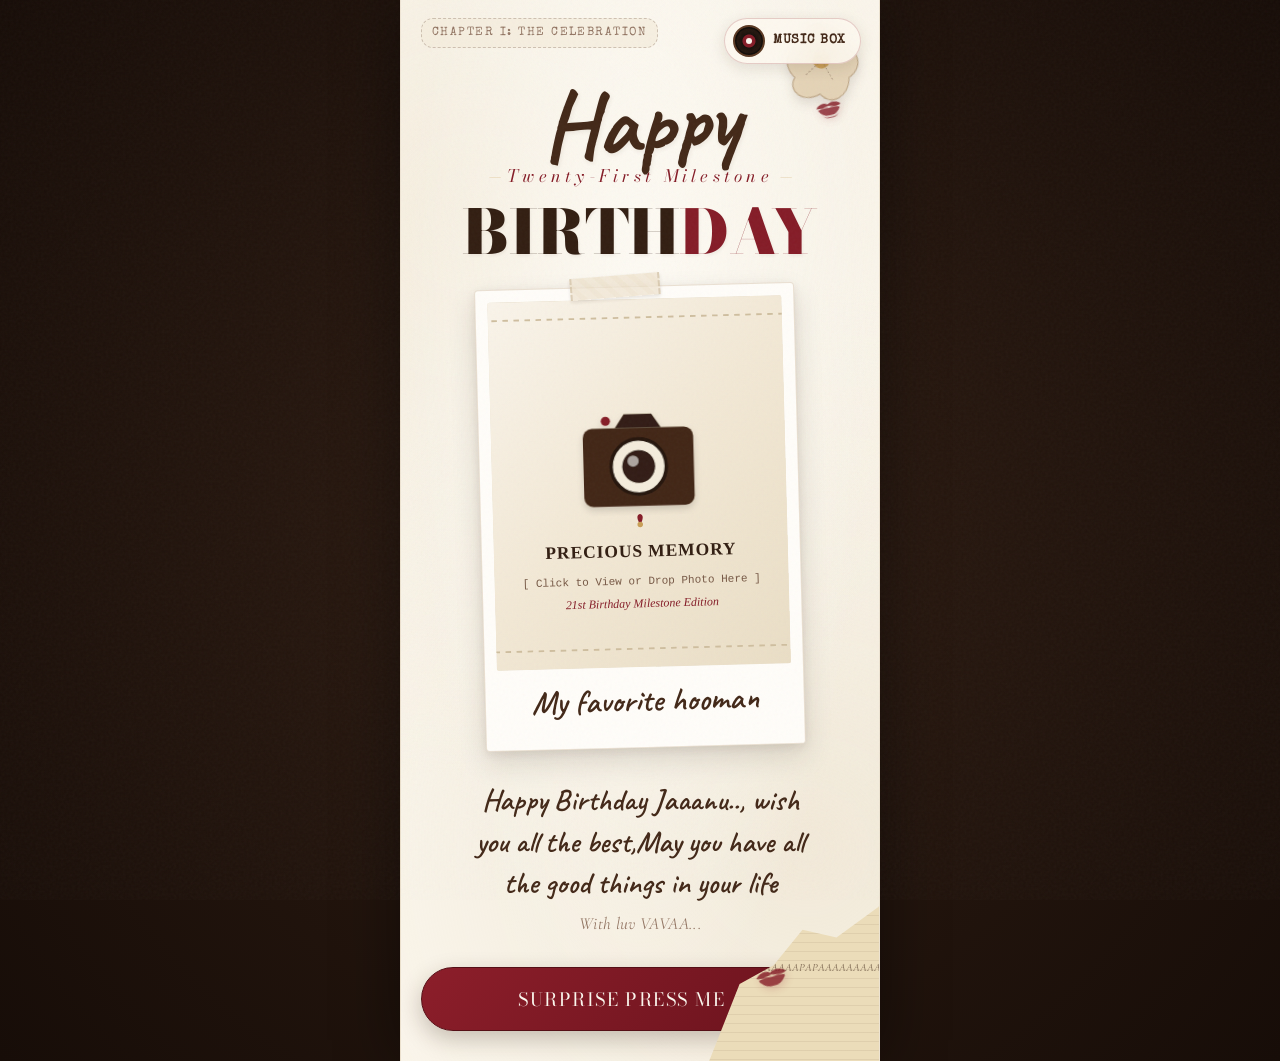
==== birthday-surprise/index.html @ 6bfe969b "new idea" ====
<!DOCTYPE html>
<html lang="en">

<head>
  <meta charset="UTF-8">
  <meta name="viewport" content="width=device-width, initial-scale=1.0, maximum-scale=1.0, user-scalable=no">
  <meta name="theme-color" content="#fbf7ee">
  <title>Happy 21st Birthday | A Scrapbook For My Best Friend</title>

  <link rel="stylesheet" href="style.css">
</head>

<body>

  <!-- Subtle Paper Grain Overlay -->
  <div class="paper-grain-overlay"></div>

  <!-- Main Viewport (Mobile-First Card Container) -->
  <div id="app-viewport">

    <!-- FLOATING TOP BAR: CHAPTER BADGE & MUSIC TOGGLE -->
    <header class="vintage-progress-header">
      <div id="chapter-badge" class="progress-chapter-badge">Chapter I: The Celebration</div>
    </header>

    <!-- FLOATING MUSIC PLAYER (Starts paused, tap to play sweet music box or custom audio) -->
    <div id="music-toggle" class="vintage-music-player" title="Play / Pause Birthday Music">
      <div id="vinyl-disc" class="vinyl-disc">
        <div class="vinyl-center-dot"></div>
      </div>
      <span id="music-label" class="player-text">Music Box</span>
      <span class="floating-notes">♪ ♫</span>
    </div>

    <!-- SCREENS CONTAINER -->
    <main class="screens-wrapper">

      <!-- =================================================================
           SCREEN 1: OPENING HERO (REFERENCE IMAGE 1 RECREATION)
           ================================================================= -->
      <section id="screen-1" class="screen active">
        <!-- Pressed Dried Flower (Top Right) -->
        <svg class="pressed-flower s1-flower-top-right" viewBox="0 0 100 100" fill="none"
          xmlns="http://www.w3.org/2000/svg">
          <path
            d="M50 20C40 5 20 20 35 40C15 40 10 65 30 75C25 90 45 100 60 85C75 95 90 80 85 60C98 45 85 25 70 35C70 15 55 10 50 20Z"
            fill="#e5d2b3" stroke="#bca482" stroke-width="1.2" opacity="0.9" />
          <circle cx="52" cy="50" r="9" fill="#c99e56" />
          <path d="M48 48L30 30M54 48L70 30M50 54L40 70M56 54L70 68" stroke="#8d7563" stroke-width="0.8"
            stroke-dasharray="2 2" />
        </svg>

        <!-- Lipstick Kiss Mark (Top Right near Title) -->
        <svg class="kiss-mark s1-kiss-1" viewBox="0 0 50 35" fill="#851c27" xmlns="http://www.w3.org/2000/svg">
          <path d="M7 16C12 10 20 9 24 13C29 9 37 10 42 15C38 18 32 17 25 15C17 17 12 18 7 16Z" opacity="0.95" />
          <path d="M9 19C15 17 21 17 25 18C29 17 35 17 40 19C36 26 30 29 25 28C19 29 13 26 9 19Z" opacity="0.9" />
          <path d="M14 28C19 32 23 32 25 32C28 32 32 32 36 28C32 30 28 30.5 25 30.5C22 30.5 17 30 14 28Z"
            opacity="0.7" />
        </svg>

        <!-- Header Typography -->
        <div class="hero-screen-header">
          <div class="hero-script-top">Happy</div>
          <div class="hero-badge-21">Twenty-First Milestone</div>
          <h1 class="hero-editorial-title">
            BIRTH<span class="letter-accent">DAY</span>
          </h1>
        </div>

        <!-- Centerpiece Portrait Polaroid (Uses cover photo with transparent/cutout framing) -->
        <div class="hero-centerpiece">
          <div class="hero-frame-container">
            <div class="washi-tape" style="top: -12px; left: 30%; width: 90px; transform: rotate(-3deg);"></div>

            <div class="hero-photo-wrapper">
              <!-- If cover image exists, load it; fallback to artistic camera frame -->
              <img src="C:\Users\SANJAY\Downloads\Delivary\birthday\images\cover.jpg" alt="Birthday Bestie"
                onerror="this.onerror=null; this.src='images/placeholder.svg';">
            </div>
            <div class="hero-frame-caption">My favorite hooman</div>
          </div>
        </div>

        <!-- Lipstick Kiss Mark Cluster (Bottom Right) -->
        <svg class="kiss-mark s1-kiss-cluster" viewBox="0 0 50 35" fill="#851c27" xmlns="http://www.w3.org/2000/svg">
          <path d="M7 16C12 10 20 9 24 13C29 9 37 10 42 15C38 18 32 17 25 15C17 17 12 18 7 16Z" opacity="0.95" />
          <path d="M9 19C15 17 21 17 25 18C29 17 35 17 40 19C36 26 30 29 25 28C19 29 13 26 9 19Z" opacity="0.9" />
        </svg>

        <!-- Subtitle Box (Reference Image 1 Quote) -->
        <div class="hero-subtitle-box">
          <p class="hero-subtitle-text">
            Happy Birthday Jaaanu.., wish you all the best,May you have all the good things in your life </p>
          <p class="hero-subtitle-sub">
            With luv VAVAA...
          </p>
        </div>

        <!-- Corner Torn Antique Newspaper Scrap (Reference Image 1) -->
        <div class="torn-newspaper-corner">
          <p>
            "PAAAAAPAPAAAAAAAAAAAAAAAMM"
          </p>
        </div>

        <!-- Navigation Button -->
        <button class="vintage-btn btn-burgundy" data-next-screen="2">
          SURPRISE PRESS ME <span class="btn-arrow-icon">💌</span>
        </button>
      </section>


      <!-- =================================================================
           SCREEN 2: THE SURPRISE INVITATION (REFERENCE IMAGE 2 SCREEN 1)
           ================================================================= -->
      <section id="screen-2" class="screen">
        <button class="vintage-back-btn" data-back-screen="1">← Cover</button>

        <div class="invite-card-wrapper">
          <!-- Playful Exclamation Sticker -->
          <div class="exclamation-sticker">!</div>
          <span class="invite-badge">A PERSONAL INVITATION</span>
          <h2 class="invite-main-heading">HEY! YOU'VE GOT A MESSAGE!</h2>

          <!-- Delicate Dried Herb Ornament -->
          <svg width="60" height="24" viewBox="0 0 100 40" fill="none" style="margin: 8px auto 16px; display: block;"
            xmlns="http://www.w3.org/2000/svg">
            <path d="M10 20Q50 5 90 20" stroke="#c99e56" stroke-width="1.5" fill="none" />
            <circle cx="50" cy="12" r="3" fill="#851c27" />
            <circle cx="30" cy="16" r="2.5" fill="#c99e56" />
            <circle cx="70" cy="16" r="2.5" fill="#c99e56" />
          </svg>

          <p class="invite-question-lead">Are you ready for your surprise?</p>
          <p class="invite-question-sub">
            Nmmde korach avaradhams i have put together, some of our favorite memories, laughs, and a special message
            just for you.
          </p>

          <!-- Envelope Peek Graphic -->
          <div class="envelope-peek-preview">
            <div class="envelope-letter-peeking">
              <span>open me ✨</span>
            </div>
            <!-- Wax Seal Stamped '21' -->
            <div class="wax-seal">
              <div class="wax-seal-inner">21</div>
            </div>
          </div>
        </div>

        <button class="vintage-btn" data-next-screen="3">
          YES, SHOW ME! <span class="btn-arrow-icon">✨</span>
        </button>
      </section>


      <!-- =================================================================
           SCREEN 3: FIRST MEMORY REVEAL (POLAROID & SCRAPBOOK)
           ================================================================= -->
      <section id="screen-3" class="screen">
        <button class="vintage-back-btn" data-back-screen="2">← Back</button>

        <div class="screen-header-block">
          <h2 class="screen-section-title">LA LA LAAAAAAAAA LA LAAAAAAAA</h2>
          <p class="screen-section-subtitle">Snapshot moments etched in gold</p>
        </div>

        <div class="memory-scrapbook-stage">
          <!-- Memory 1: Large Polaroid Tilt Left -->
          <div class="polaroid-card portrait-frame tilt-left" data-lightbox-src="../IMG-20250709-WA0018.jpg"
            data-lightbox-caption="From day one... always rocking unmatched vibes!">
            <div class="washi-tape" style="top: -10px; left: 35%; width: 75px; transform: rotate(-2deg);"></div>
            <div class="polaroid-photo-frame">
              <img src="C:\Users\SANJAY\Downloads\Delivary\birthday\images\memory1.jpg" alt="Memory 1"
                onerror="this.onerror=null; this.src='images/placeholder.svg';">
            </div>
            <p class="polaroid-caption">From day one... always rocking unmatched vibes 😎</p>
            <p class="polaroid-date-stamp">ARCHIVE // 01</p>
          </div>

          <!-- Memory 2: Photobooth 3-Frame Strip -->
          <div class="photobooth-strip">
            <div class="washi-tape" style="top: -10px; right: 15px; width: 60px; transform: rotate(4deg);"></div>
            <div class="photobooth-frame" data-lightbox-src="../IMG-20250724-WA0012.jpg"
              data-lightbox-caption="Pure happiness & laughter">
              <img src="C:\Users\SANJAY\Downloads\Delivary\birthday\images\memory2.jpg" alt="Photobooth 1"
                onerror="this.onerror=null; this.src='images/placeholder.svg';">
            </div>
            <div class="photobooth-frame" data-lightbox-src="../IMG-20250923-WA0043.jpg"
              data-lightbox-caption="Unfiltered chaotic joy">
              <img src="C:\Users\SANJAY\Downloads\Delivary\birthday\images\memory3.jpg" alt="Photobooth 2"
                onerror="this.onerror=null; this.src='images/placeholder.svg';">
            </div>
            <div class="photobooth-frame" data-lightbox-src="../IMG-20251029-WA0043.jpg"
              data-lightbox-caption="Making every second count">
              <img src="C:\Users\SANJAY\Downloads\Delivary\birthday\images\memory4.jpg" alt="Photobooth 3"
                onerror="this.onerror=null; this.src='images/placeholder.svg';">
            </div>
            <div class="photobooth-footer">Click chyu for HD Drishyamikavode kaanuvan</div>
          </div>

          <!-- Memory 3: Tilt Right Polaroid with Kiss Stamp -->
          <div class="polaroid-card tilt-right" data-lightbox-src="../IMG-20251218-WA0025.jpg"
            data-lightbox-caption="Unstoppable laughter, inside jokes only we get!">
            <svg class="kiss-mark" style="top: 8px; right: 8px; width: 32px;" viewBox="0 0 50 35" fill="#851c27">
              <path d="M7 16C12 10 20 9 24 13C29 9 37 10 42 15C38 18 32 17 25 15C17 17 12 18 7 16Z" />
              <path d="M9 19C15 17 21 17 25 18C29 17 35 17 40 19C36 26 30 29 25 28C19 29 13 26 9 19Z" />
            </svg>
            <div class="polaroid-photo-frame">
              <img src="C:\Users\SANJAY\Downloads\Delivary\birthday\images\memory5.jpg" alt="Memory 5"
                onerror="this.onerror=null; this.src='images/placeholder.svg';">
            </div>
            <p class="polaroid-caption">Unstoppable laughter, inside jokes only we get ♡</p>
            <p class="polaroid-date-stamp">ARCHIVE // 02</p>
          </div>
        </div>

        <button class="vintage-btn" data-next-screen="4">
          Turn the page <span class="btn-arrow-icon">→</span>
        </button>
      </section>


      <!-- =================================================================
           SCREEN 4: HEARTFELT BIRTHDAY WISHES
           ================================================================= -->
      <section id="screen-4" class="screen">
        <button class="vintage-back-btn" data-back-screen="3">← Back</button>

        <div class="screen-header-block">
          <h2 class="screen-section-title">Happy 21st Birthday!</h2>
          <p class="screen-section-subtitle">To my ride-or-die & dearest friend</p>
        </div>

        <!-- Editorial Wishes Card (Reference Image 2 styling in Cream & Brown) -->
        <div class="editorial-quote-card">
          <div class="editorial-quote-mark">“</div>
          <h3 class="wishes-highlight-text">
            CONGRATS ON ANOTHER YEAR OF BEING COMPLETELY AMAZING!
          </h3>
          <p class="wishes-body-text">
            May your 21st year be overflowing with good food,MONEYYYY, sweet cake, genuine peace, and zero nonsense and
            Zero VAlllliii.
          </p>
          <p class="wishes-body-text">
            Hope your special day brings everything your heart desires and more. You have a heart of pure gold, and you
            deserve all the happiness the universe can give.
          </p>
          <p class="wishes-handwritten-ps">
            Always rooting for you, through every chapter and every milestone.
          </p>
        </div>

        <!-- Duo Mini Photo Feature -->
        <div class="duo-photo-showcase">
          <div class="polaroid-card tilt-left"
            data-lightbox-src="C:\Users\SANJAY\Downloads\Delivary\birthday\images\cover2.jpg"
            data-lightbox-caption="Naan Nadanthaal Athiradii">
            <div class="polaroid-photo-frame" style="aspect-ratio: 4/5;">
              <img src="C:\Users\SANJAY\Downloads\Delivary\birthday\images\memory6.jpg" alt="Memory 6"
                onerror="this.onerror=null; this.src='images/placeholder.svg';">
            </div>
            <p class="polaroid-caption" style="font-size: 1.15rem;">Hello Gayzzzzz✨</p>
          </div>

          <div class="polaroid-card tilt-right" data-lightbox-src="../IMG-20261010-WA0078.jpg"
            data-lightbox-caption="Vayyaatha Pillaar">
            <div class="polaroid-photo-frame" style="aspect-ratio: 4/5;">
              <img src="C:\Users\SANJAY\Downloads\Delivary\birthday\images\memory7.jpg" alt="Memory 7"
                onerror="this.onerror=null; this.src='images/placeholder.svg';">
            </div>
            <p class="polaroid-caption" style="font-size: 1.15rem;">Zabattikaa</p>
          </div>
        </div>

        <button class="vintage-btn" data-next-screen="5">
          Look at our memory gallery <span class="btn-arrow-icon">→</span>
        </button>
      </section>


      <!-- =================================================================
           SCREEN 5: OUR MEMORIES GALLERY (COLLAGE + LIGHTBOX)
           ================================================================= -->
      <section id="screen-5" class="screen">
        <button class="vintage-back-btn" data-back-screen="4">← Back</button>

        <div class="screen-header-block">
          <h2 class="screen-section-title">Our Memories Gallery</h2>
          <p class="screen-section-subtitle">Tap any photo to open the scrapbook viewer</p>
        </div>

        <!-- Collage Mosaic Grid -->
        <div class="gallery-scrapbook-grid">
          <!-- Item 1: Wide Banner -->
          <div class="gallery-item span-2" data-lightbox-src="../IMG-20261010-WA0089.jpg"
            data-lightbox-caption="Golden memories & laughter that never ends">
            <div class="washi-tape" style="top: -8px; left: 40%; width: 80px;"></div>
            <div class="gallery-img-container">
              <img src="C:\Users\SANJAY\Downloads\Delivary\birthday\images\IMG_1772 (1).JPG" alt="Memory 8"
                onerror="this.onerror=null; this.src='images/placeholder.svg';">
            </div>
            <p class="gallery-caption-micro">Golden memories & laughter that never ends</p>
          </div>

          <!-- Item 2 -->
          <div class="gallery-item" data-lightbox-src="../IMG-20250709-WA0018.jpg"
            data-lightbox-caption="Living life in full color">
            <div class="gallery-img-container">
              <img src="C:\Users\SANJAY\Downloads\Delivary\birthday\images\IMG_20260925_200045.jpg" alt="Gallery 2"
                onerror="this.onerror=null; this.src='images/placeholder.svg';">
            </div>
            <p class="gallery-caption-micro">Full color moments</p>
          </div>

          <!-- Item 3 -->
          <div class="gallery-item" data-lightbox-src="../IMG-20250724-WA0012.jpg"
            data-lightbox-caption="Adventures big and small">
            <div class="gallery-img-container">
              <img src="C:\Users\SANJAY\Downloads\Delivary\birthday\images\IMG_20260925_200403.jpg" alt="Gallery 3"
                onerror="this.onerror=null; this.src='images/placeholder.svg';">
            </div>
            <p class="gallery-caption-micro">Always an adventure</p>
          </div>

          <!-- Item 4 -->
          <div class="gallery-item" data-lightbox-src="../IMG-20250923-WA0043.jpg"
            data-lightbox-caption="Unconditional support & love">
            <div class="gallery-img-container">
              <img src="C:\Users\SANJAY\Downloads\Delivary\birthday\images\IMG-20251229-WA0023.jpg" alt="Gallery 4"
                onerror="this.onerror=null; this.src='images/placeholder.svg';">
            </div>
            <p class="gallery-caption-micro">Pure sunshine</p>
          </div>

          <!-- Item 5 -->
          <div class="gallery-item" data-lightbox-src="../IMG-20251029-WA0043.jpg"
            data-lightbox-caption="Through thick and thin">
            <div class="gallery-img-container">
              <img src="C:\Users\SANJAY\Downloads\Delivary\birthday\images\20250911_211029.jpg" alt="Gallery 5"
                onerror="this.onerror=null; this.src='images/placeholder.svg';">
            </div>
            <p class="gallery-caption-micro">Through thick and thin</p>
          </div>

          <!-- Item 6: Wide Final Memory -->
          <div class="gallery-item span-2" data-lightbox-src="../IMG-20251218-WA0025.jpg"
            data-lightbox-caption="To infinite more chapters together!">
            <div class="gallery-img-container">
              <img src="C:\Users\SANJAY\Downloads\Delivary\birthday\images\IMG-20260104-WA0023.jpg" alt="Gallery 6"
                onerror="this.onerror=null; this.src='images/placeholder.svg';">
            </div>
            <p class="gallery-caption-micro">To infinite more chapters together 🥂</p>
          </div>
        </div>

        <button class="vintage-btn" data-next-screen="6">
          I wrote something for you... <span class="btn-arrow-icon">✉️</span>
        </button>
      </section>


      <!-- =================================================================
           SCREEN 6: PERSONAL BIRTHDAY LETTER ("A LITTLE LETTER FOR YOU...")
           ================================================================= -->
      <section id="screen-6" class="screen">
        <button class="vintage-back-btn" data-back-screen="5">← Back</button>

        <div class="screen-header-block">
          <h2 class="screen-section-title">A Little Letter For You...</h2>
          <p class="screen-section-subtitle">Written straight from the heart</p>
        </div>

        <!-- Vintage Ruled Stationery Letter -->
        <article class="vintage-stationery-card">
          <div class="washi-tape" style="top: -10px; left: calc(50% - 45px); width: 90px; transform: rotate(1deg);">
          </div>

          <div class="letter-top-seal-row">
            <span class="letter-date-stamp">CHAPTER 21 • NOVEMBER 2026</span>
            <div class="wax-seal" style="width: 44px; height: 44px;">
              <div class="wax-seal-inner" style="width: 34px; height: 34px; font-size: 0.95rem;">21</div>
            </div>
          </div>

          <h3 class="letter-salutation">Dearest Jaannu,</h3>

          <!-- EDITABLE LETTER CONTENT (Easy for user to edit) -->
          <div class="letter-body-content">
            <p>
              Happy 21st Birthday! Today you have successfully completed 21 rounds around the sun, ya thats something
              cliche everyone used to say ryt,most radiant soul I
              know. Thank you for being born(cringified rn),how effortless our bond has stayed through
              every twist and turn.
            </p>
            <p>
              Thank you for being my anchor when things get overwhelming, u will always be my fav partner to move with
              the beat,
              and the person I can always be 100% myself with without a single ounce of hesitation.
            </p>
            <p>
              I hope this 21st year brings you answered prayers, exciting new horizons, courage to chase whatever
              sets your soul on fire, and memories that make you smile for years to come.
            </p>
          </div>

          <div class="letter-signoff">
            <p class="letter-signoff-line">Favorite Place,</p>
            <div class="letter-signature">Always & Forever ♡</div>
          </div>
        </article>

        <button class="vintage-btn btn-burgundy" data-next-screen="7">
          Blow out the candles! <span class="btn-arrow-icon">🎂</span>
        </button>
      </section>


      <!-- =================================================================
           SCREEN 7: ANIMATED BIRTHDAY CAKE & WISH INTERACTION
           ================================================================= -->
      <section id="screen-7" class="screen">
        <button class="vintage-back-btn" data-back-screen="6">← Back</button>

        <div class="screen-header-block">
          <h2 class="screen-section-title">Make a 21st Wish!</h2>
          <p class="screen-section-subtitle">Close your eyes, think of your biggest dream...</p>
        </div>

        <!-- Interactive Animated Cake Stage -->
        <div class="cake-stage-container">
          <!-- Canvas for celebratory confetti explosion -->
          <canvas id="confetti-canvas"></canvas>

          <!-- Candles (2 & 1) with Animated Flames & Smoke -->
          <div class="candles-row">
            <!-- Candle 1 -->
            <div class="candle">
              <div class="candle-wick"></div>
              <div class="candle-flame"></div>
              <div class="candle-smoke"></div>
            </div>
            <!-- Candle 2 -->
            <div class="candle">
              <div class="candle-wick"></div>
              <div class="candle-flame"></div>
              <div class="candle-smoke"></div>
            </div>
          </div>

          <!-- Top Tier -->
          <div class="cake-top-tier">
            <div class="cake-piping-top"></div>
          </div>

          <!-- Bottom Tier -->
          <div class="cake-bottom-tier">
            <div class="cake-chocolate-drip"></div>
          </div>

          <!-- Vintage Cake Stand -->
          <div class="cake-stand"></div>
        </div>

        <!-- Interactive Blow Candles Button -->
        <button id="blow-candles-btn" class="vintage-btn">
          Make a wish & blow out the candles! <span class="btn-arrow-icon">🕯️</span>
        </button>

        <!-- Wish Reveal Box (Shown after candles are extinguished) -->
        <div id="wish-reveal-box" class="wish-reveal-box">
          <h3 class="wish-reveal-heading">✨ Your Wish is Sent to the Stars! ✨</h3>
          <p class="wish-reveal-text">
            May all 21 candles bring you 21x the love, joy, adventures, and dreams fulfilled this year!
          </p>
          <button class="vintage-btn" data-next-screen="8" style="margin-top: 18px;">
            Wait... there's one more thing! <span class="btn-arrow-icon">🎁</span>
          </button>
        </div>
      </section>


      <!-- =================================================================
           SCREEN 8: HIDDEN SURPRISE MESSAGE
           ================================================================= -->
      <section id="screen-8" class="screen">
        <button class="vintage-back-btn" data-back-screen="7">← Back</button>

        <div class="screen-header-block">
          <h2 class="screen-section-title">Wait... There's One More Thing!</h2>
          <p class="screen-section-subtitle">A final secret saved just for this moment</p>
        </div>

        <div class="final-surprise-box">
          <!-- Sealed Envelope Graphic -->
          <div id="secret-envelope" class="secret-envelope-graphic">
            <div class="secret-envelope-flap"></div>
            <div class="wax-seal" style="width: 40px; height: 40px; z-index: 2;">
              <div class="wax-seal-inner" style="width: 30px; height: 30px; font-size: 0.85rem;">♡</div>
            </div>
          </div>

          <button id="open-surprise-btn" class="vintage-btn btn-burgundy">
            Open your final surprise <span class="btn-arrow-icon">💌</span>
          </button>

          <!-- Hidden Heartfelt Message Panel (Revealed on click) -->
          <div id="hidden-message-panel" class="hidden-message-panel">
            <p class="final-quote">
              No matter how many years pass, how busy life gets, or where our separate roads take us, you will always
              have a sister in me and I will be there for u. Thank you for your incredible light in this world.
            </p>
            <div class="final-cheers">
              Happy 21st Birthday, Beautiful Soul! 🥂✨
            </div>
            <p
              style="font-family: var(--font-body); font-style: italic; color: var(--text-warm-sepia); margin-top: 10px;">
              Here's to the memories behind us and the endless adventures ahead!
            </p>

            <button id="replay-scrapbook-btn" class="vintage-btn" style="margin-top: 22px;">
              Flip through the scrapbook again <span class="btn-arrow-icon">📖</span>
            </button>
          </div>
        </div>

        <!-- Floating Rose Petals Layer -->
        <div id="floating-petal-container" class="floating-petal-layer"></div>
      </section>

    </main>

  </div>


  <!-- =====================================================================
       LIGHTBOX MODAL (FOR FULL-SCREEN PHOTO PREVIEWS)
       ===================================================================== -->
  <div id="vintage-lightbox" class="vintage-lightbox">
    <div class="lightbox-content-box">
      <button id="lightbox-close-btn" class="lightbox-close-btn" title="Close photo">✕</button>
      <div class="lightbox-img-wrapper">
        <img id="lightbox-img" src="" alt="Enlarged Memory">
      </div>
      <p id="lightbox-caption" class="lightbox-caption-text"></p>
    </div>
  </div>

  <script src="script.js"></script>
</body>

</html>
---- birthday-surprise/style.css ----
/* ==========================================================================
   21ST BIRTHDAY VINTAGE SCRAPBOOK EXPERIENCE
   Aesthetic: Warm Antique Ivory, Dark Chocolate Brown, Dried Florals & Kiss Marks
   ========================================================================== */

/* --- GOOGLE FONTS IMPORT --- */
@import url('https://fonts.googleapis.com/css2?family=Bodoni+Moda:ital,opsz,wght@0,6..96,400..900;1,6..96,400..900&family=Caveat:wght@400;500;600;700&family=Cormorant+Garamond:ital,wght@0,300;0,400;0,500;0,600;1,400&family=Marck+Script&family=Playfair+Display:ital,wght@0,400;0,600;0,700;0,900;1,400;1,600&family=Shadows+Into+Light&family=Special+Elite&display=swap');

/* --- CSS VARIABLES & THEME --- */
:root {
  /* Palette from Reference Image 1 */
  --bg-cream: #fbf7ee;
  --bg-parchment: #f4ecdc;
  --bg-card: #fffdf9;
  --bg-aged: #eee4d0;
  
  --text-dark-brown: #321e12;
  --text-chocolate: #432818;
  --text-muted-brown: #765845;
  --text-warm-sepia: #927563;
  
  --accent-burgundy: #851c27;
  --accent-crimson: #a32837;
  --accent-rose: #c75667;
  --accent-gold: #c99e56;
  --accent-gold-light: #e6c88f;

  /* Shadows & Textures */
  --shadow-paper: 0 10px 30px rgba(50, 30, 18, 0.08), 0 2px 8px rgba(50, 30, 18, 0.05);
  --shadow-polaroid: 0 12px 28px rgba(45, 25, 15, 0.14), 0 3px 10px rgba(45, 25, 15, 0.08);
  --shadow-elevated: 0 20px 45px rgba(40, 20, 10, 0.18);
  --tape-color: rgba(235, 222, 198, 0.75);

  /* Fonts - Natural, expressive handwriting + elegant editorial serif */
  --font-editorial: 'Bodoni Moda', 'Playfair Display', Georgia, serif;
  --font-serif: 'Playfair Display', Georgia, serif;
  --font-script: 'Caveat', 'Marck Script', cursive;
  --font-handwriting: 'Caveat', cursive;
  --font-signature: 'Marck Script', 'Caveat', cursive;
  --font-body: 'Cormorant Garamond', Georgia, serif;
  --font-typewriter: 'Special Elite', Courier, monospace;

  /* Transitions */
  --transition-smooth: all 0.5s cubic-bezier(0.25, 1, 0.5, 1);
  --transition-fast: all 0.25s ease;
}

/* --- RESET & GLOBAL STYLES --- */
*, *::before, *::after {
  box-sizing: border-box;
  margin: 0;
  padding: 0;
  -webkit-tap-highlight-color: transparent;
}

html, body {
  width: 100%;
  min-height: 100vh;
  min-height: 100dvh;
  overflow-x: hidden;
  background-color: #21150e; /* Dark chocolate desk backdrop for desktop */
  background-image: radial-gradient(circle at 50% 50%, #2f1d13 0%, #170d08 100%);
  color: var(--text-dark-brown);
  font-family: var(--font-body);
  font-size: 18px;
  line-height: 1.6;
  text-rendering: optimizeLegibility;
  -webkit-font-smoothing: antialiased;
  display: flex;
  justify-content: center;
  align-items: flex-start;
}

/* --- SUBTLE VINTAGE PAPER TEXTURE OVERLAY --- */
.paper-grain-overlay {
  position: fixed;
  top: 0;
  left: 0;
  width: 100%;
  height: 100%;
  pointer-events: none;
  z-index: 9999;
  opacity: 0.035;
  background-image: url("data:image/svg+xml,%3Csvg viewBox='0 0 400 400' xmlns='http://www.w3.org/2000/svg'%3E%3Cfilter id='noiseFilter'%3E%3CfeTurbulence type='fractalNoise' baseFrequency='0.8' numOctaves='3' stitchTiles='stitch'/%3E%3C/filter%3E%3Crect width='100%25' height='100%25' filter='url(%23noiseFilter)'/%3E%3C/svg%3E");
}

/* --- MAIN APP WRAPPER (MOBILE-FIRST FRAME) --- */
#app-viewport {
  position: relative;
  width: 100%;
  max-width: 480px; /* Perfect mobile dimension on desktop, full on phone */
  min-height: 100vh;
  min-height: 100dvh;
  margin: 0 auto;
  background-color: var(--bg-cream);
  background-image: 
    radial-gradient(circle at 15% 20%, rgba(244, 236, 220, 0.8) 0%, transparent 60%),
    radial-gradient(circle at 85% 80%, rgba(238, 228, 208, 0.7) 0%, transparent 60%);
  box-shadow: 0 0 60px rgba(0, 0, 0, 0.45);
  overflow: hidden;
  display: flex;
  flex-direction: column;
  border-left: 1px solid rgba(210, 190, 160, 0.3);
  border-right: 1px solid rgba(210, 190, 160, 0.3);
}

@media (max-width: 480px) {
  html, body {
    background-color: var(--bg-cream);
    background-image: none;
  }
  #app-viewport {
    max-width: 100%;
    border-left: none;
    border-right: none;
    box-shadow: none;
  }
}

/* --- FLOATING MUSIC PLAYER --- */
.vintage-music-player {
  position: absolute;
  top: 18px;
  right: 18px;
  z-index: 1000;
  display: flex;
  align-items: center;
  gap: 8px;
  background: rgba(253, 249, 240, 0.88);
  backdrop-filter: blur(8px);
  -webkit-backdrop-filter: blur(8px);
  padding: 6px 14px 6px 8px;
  border-radius: 30px;
  border: 1px solid rgba(133, 28, 39, 0.2);
  box-shadow: 0 4px 15px rgba(50, 30, 18, 0.12);
  cursor: pointer;
  transition: var(--transition-fast);
  user-select: none;
}

.vintage-music-player:hover {
  transform: translateY(-2px);
  box-shadow: 0 6px 20px rgba(50, 30, 18, 0.18);
  border-color: var(--accent-burgundy);
}

.vinyl-disc {
  width: 32px;
  height: 32px;
  border-radius: 50%;
  background: radial-gradient(circle at center, #851c27 0, #851c27 6px, #18110c 7px, #2a1a11 12px, #18110c 13px, #2a1a11 15px);
  border: 2px solid #5a3822;
  box-shadow: inset 0 0 4px rgba(0,0,0,0.8);
  display: flex;
  align-items: center;
  justify-content: center;
  transition: transform 0.3s ease;
}

.vinyl-disc.spinning {
  animation: spinVinyl 3.5s linear infinite;
}

@keyframes spinVinyl {
  from { transform: rotate(0deg); }
  to { transform: rotate(360deg); }
}

.vinyl-center-dot {
  width: 6px;
  height: 6px;
  background-color: var(--bg-cream);
  border-radius: 50%;
}

.player-text {
  font-family: var(--font-typewriter);
  font-size: 0.72rem;
  letter-spacing: 0.05em;
  color: var(--text-chocolate);
  font-weight: 600;
  text-transform: uppercase;
}

.floating-notes {
  position: absolute;
  top: -8px;
  right: -4px;
  font-size: 0.8rem;
  color: var(--accent-burgundy);
  opacity: 0;
  pointer-events: none;
}

.vinyl-disc.spinning + .player-text + .floating-notes {
  animation: floatNotes 2.2s infinite ease-in-out;
}

@keyframes floatNotes {
  0% { transform: translateY(0) scale(0.8); opacity: 0; }
  50% { opacity: 1; transform: translateY(-12px) scale(1.1) rotate(15deg); }
  100% { transform: translateY(-22px) scale(0.6) rotate(-10deg); opacity: 0; }
}

/* --- TOP VINTAGE PROGRESS BAR --- */
.vintage-progress-header {
  position: absolute;
  top: 18px;
  left: 20px;
  z-index: 100;
  display: flex;
  align-items: center;
  gap: 8px;
}

.progress-chapter-badge {
  font-family: var(--font-typewriter);
  font-size: 0.68rem;
  letter-spacing: 0.12em;
  text-transform: uppercase;
  color: var(--text-warm-sepia);
  background: rgba(244, 236, 220, 0.75);
  padding: 4px 10px;
  border-radius: 12px;
  border: 1px dashed rgba(118, 88, 69, 0.3);
}

/* --- SCREEN TRANSITION CONTAINERS --- */
.screens-wrapper {
  position: relative;
  width: 100%;
  flex: 1;
  display: block;
  min-height: 100vh;
  min-height: 100dvh;
}

.screen {
  display: none;
  width: 100%;
  min-height: 100vh;
  min-height: 100dvh;
  padding: 68px 20px 40px;
  flex-direction: column;
  justify-content: flex-start;
  box-sizing: border-box;
  overflow-x: hidden;
}

.screen.active {
  display: flex;
  animation: screenFadeIn 0.4s cubic-bezier(0.2, 0.9, 0.3, 1) forwards;
}

@keyframes screenFadeIn {
  from {
    opacity: 0;
    transform: translateY(14px);
  }
  to {
    opacity: 1;
    transform: translateY(0);
  }
}

/* Custom Scrollbar for screens */
.screen::-webkit-scrollbar {
  width: 4px;
}
.screen::-webkit-scrollbar-thumb {
  background: rgba(118, 88, 69, 0.2);
  border-radius: 4px;
}

/* --- COMMON VINTAGE ELEMENTS & DECORATIONS --- */
.vintage-ornament {
  user-select: none;
  pointer-events: none;
}

/* SVG Dried Flowers */
.pressed-flower {
  position: absolute;
  filter: drop-shadow(2px 5px 6px rgba(50, 30, 18, 0.15));
  z-index: 5;
}

/* Lipstick Kiss Marks (Reference Image 1) */
.kiss-mark {
  position: absolute;
  filter: drop-shadow(1px 3px 4px rgba(133, 28, 39, 0.25));
  opacity: 0.88;
  z-index: 6;
  transition: transform 0.3s ease;
}

.kiss-mark:hover {
  transform: scale(1.1) rotate(5deg);
}

/* Torn Newspaper / Antique Book Scrap (Reference Image 1) */
.torn-newspaper-corner {
  position: absolute;
  bottom: 0;
  right: 0;
  width: 170px;
  height: 155px;
  background-color: #ebdcb9;
  background-image: 
    repeating-linear-gradient(rgba(80, 50, 30, 0.08) 0px, rgba(80, 50, 30, 0.08) 1px, transparent 1px, transparent 9px);
  clip-path: polygon(100% 0, 75% 20%, 55% 15%, 38% 38%, 18% 50%, 0% 100%, 100% 100%);
  padding: 55px 12px 14px 45px;
  font-family: var(--font-body);
  font-size: 0.62rem;
  line-height: 1.25;
  color: #553e2d;
  box-shadow: -4px -4px 15px rgba(50, 30, 18, 0.12);
  z-index: 4;
  overflow: hidden;
}

.torn-newspaper-corner p {
  opacity: 0.75;
  font-style: italic;
}

/* Washi Tape Strips */
.washi-tape {
  position: absolute;
  height: 22px;
  background-color: var(--tape-color);
  background-image: repeating-linear-gradient(45deg, rgba(255,255,255,0.15) 0, rgba(255,255,255,0.15) 6px, transparent 6px, transparent 12px);
  box-shadow: 0 2px 4px rgba(50, 30, 18, 0.12);
  opacity: 0.9;
  z-index: 12;
  border-left: 2px dashed rgba(200, 180, 150, 0.6);
  border-right: 2px dashed rgba(200, 180, 150, 0.6);
}

/* Wax Seal Stamp */
.wax-seal {
  width: 52px;
  height: 52px;
  border-radius: 50%;
  background: radial-gradient(circle at 35% 30%, #a82a39 0%, #7d1722 70%, #520d14 100%);
  border: 2px solid #570c13;
  box-shadow: 0 6px 14px rgba(80, 15, 20, 0.35), inset 0 2px 5px rgba(255, 255, 255, 0.25);
  display: flex;
  align-items: center;
  justify-content: center;
  color: #e8a87c;
  font-family: var(--font-editorial);
  font-weight: 700;
  font-size: 1.15rem;
  user-select: none;
  cursor: pointer;
  position: relative;
  transition: transform 0.3s cubic-bezier(0.34, 1.56, 0.64, 1);
}

.wax-seal:hover {
  transform: scale(1.08) rotate(-4deg);
}

.wax-seal-inner {
  width: 40px;
  height: 40px;
  border-radius: 50%;
  border: 1px dashed rgba(232, 168, 124, 0.5);
  display: flex;
  align-items: center;
  justify-content: center;
}

/* Vintage Buttons */
.vintage-btn {
  display: inline-flex;
  align-items: center;
  justify-content: center;
  gap: 10px;
  width: 100%;
  padding: 16px 28px;
  background-color: var(--text-dark-brown);
  color: var(--bg-cream);
  border: 1px solid #4a2f1e;
  border-radius: 36px;
  font-family: var(--font-editorial);
  font-size: 1.02rem;
  letter-spacing: 0.08em;
  text-transform: uppercase;
  cursor: pointer;
  box-shadow: 0 8px 22px rgba(50, 30, 18, 0.25);
  transition: var(--transition-fast);
  position: relative;
  overflow: hidden;
  margin-top: 24px;
}

.vintage-btn::after {
  content: '';
  position: absolute;
  top: 0;
  left: -100%;
  width: 50%;
  height: 100%;
  background: linear-gradient(90deg, transparent, rgba(255, 255, 255, 0.15), transparent);
  transform: skewX(-20deg);
  transition: 0.6s ease;
}

.vintage-btn:hover {
  background-color: #24140a;
  transform: translateY(-2px);
  box-shadow: 0 12px 28px rgba(50, 30, 18, 0.32);
}

.vintage-btn:hover::after {
  left: 150%;
}

.vintage-btn:active {
  transform: translateY(1px);
  box-shadow: 0 4px 12px rgba(50, 30, 18, 0.25);
}

.vintage-btn.btn-burgundy {
  background: linear-gradient(135deg, #8c1e2a 0%, #68121c 100%);
  border-color: #550f16;
}

.vintage-btn.btn-burgundy:hover {
  background: linear-gradient(135deg, #9e2331 0%, #7a1521 100%);
}

.btn-arrow-icon {
  font-size: 1.1rem;
  transition: transform 0.25s ease;
}

.vintage-btn:hover .btn-arrow-icon {
  transform: translateX(4px);
}

/* Secondary Button / Back Link */
.vintage-back-btn {
  background: transparent;
  border: none;
  font-family: var(--font-typewriter);
  font-size: 0.78rem;
  color: var(--text-warm-sepia);
  letter-spacing: 0.08em;
  text-transform: uppercase;
  cursor: pointer;
  display: inline-flex;
  align-items: center;
  gap: 6px;
  padding: 6px 10px;
  margin-bottom: 8px;
  transition: color 0.2s ease;
}

.vintage-back-btn:hover {
  color: var(--accent-burgundy);
}

/* ==========================================================================
   SCREEN 1: OPENING HERO (REFERENCE IMAGE 1 RECREATION)
   ========================================================================== */
#screen-1 {
  justify-content: flex-start;
  text-align: center;
  padding-bottom: 30px;
  position: relative;
  background-image: 
    radial-gradient(ellipse at 50% 30%, rgba(255, 253, 248, 0.8) 0%, transparent 70%);
}

.hero-screen-header {
  position: relative;
  z-index: 10;
  margin-top: 10px;
}

.hero-script-top {
  font-family: var(--font-handwriting);
  font-size: 5.2rem;
  line-height: 0.95;
  color: var(--text-chocolate);
  font-weight: 700;
  transform: rotate(-3deg);
  display: inline-block;
  margin-bottom: -10px;
  text-shadow: 1px 2px 4px rgba(60, 35, 20, 0.08);
}

.hero-badge-21 {
  display: inline-flex;
  align-items: center;
  justify-content: center;
  gap: 6px;
  font-family: var(--font-editorial);
  font-size: 0.95rem;
  font-style: italic;
  letter-spacing: 0.25em;
  color: var(--accent-burgundy);
  margin-bottom: 8px;
}

.hero-badge-21::before,
.hero-badge-21::after {
  content: '—';
  color: var(--accent-gold);
  letter-spacing: 0;
}

/* Huge Editorial Headline (Reference Image 1 vertical impact) */
.hero-editorial-title {
  font-family: var(--font-editorial);
  font-weight: 900;
  font-size: 3.4rem;
  line-height: 0.92;
  letter-spacing: -0.01em;
  color: var(--text-dark-brown);
  text-transform: uppercase;
  margin: 6px 0 16px;
  word-break: break-word;
  text-shadow: 1px 2px 3px rgba(45, 25, 15, 0.06);
}

.hero-editorial-title span.letter-accent {
  color: var(--accent-burgundy);
  position: relative;
}

/* Hero Centerpiece - Beautiful Portrait Frame */
.hero-centerpiece {
  position: relative;
  margin: 10px auto 20px;
  width: 82%;
  max-width: 320px;
  z-index: 8;
}

.hero-frame-container {
  position: relative;
  background: var(--bg-card);
  padding: 12px 12px 28px;
  border-radius: 4px;
  box-shadow: var(--shadow-polaroid);
  transform: rotate(-1.5deg);
  border: 1px solid rgba(220, 205, 185, 0.6);
  transition: transform 0.4s ease;
}

.hero-frame-container:hover {
  transform: rotate(0deg) scale(1.02);
}

.hero-photo-wrapper {
  position: relative;
  width: 100%;
  aspect-ratio: 4/5;
  background-color: #eae1cf;
  overflow: hidden;
  border-radius: 2px;
  display: flex;
  align-items: center;
  justify-content: center;
}

.hero-photo-wrapper img {
  width: 100%;
  height: 100%;
  object-fit: cover;
  display: block;
}

/* Hero Placeholder fallback when photo is empty */
.hero-placeholder-art {
  display: flex;
  flex-direction: column;
  align-items: center;
  justify-content: center;
  padding: 20px;
  text-align: center;
  color: var(--text-muted-brown);
}

.hero-placeholder-art svg {
  width: 48px;
  height: 48px;
  margin-bottom: 10px;
  opacity: 0.65;
}

.hero-placeholder-art p {
  font-family: var(--font-typewriter);
  font-size: 0.78rem;
  letter-spacing: 0.05em;
  line-height: 1.4;
}

.hero-frame-caption {
  font-family: var(--font-handwriting);
  font-size: 1.85rem;
  font-weight: 600;
  color: var(--text-chocolate);
  margin-top: 14px;
  line-height: 1.15;
}

/* Hero Subtitle Quote (Indonesian/English vintage quote like Reference Image 1) */
.hero-subtitle-box {
  margin: 12px auto 6px;
  max-width: 330px;
  z-index: 9;
}

.hero-subtitle-text {
  font-family: var(--font-handwriting);
  font-size: 1.7rem;
  font-weight: 600;
  line-height: 1.35;
  color: var(--text-chocolate);
  margin-bottom: 6px;
}

.hero-subtitle-sub {
  font-family: var(--font-body);
  font-size: 0.95rem;
  font-style: italic;
  color: var(--text-warm-sepia);
  letter-spacing: 0.02em;
}

/* Specific Positions for Screen 1 Ornaments */
.s1-flower-top-right {
  top: 12px;
  right: 12px;
  width: 95px;
  transform: rotate(15deg);
}

.s1-flower-mid-left {
  top: 36%;
  left: -15px;
  width: 80px;
  transform: rotate(-25deg);
}

.s1-kiss-1 {
  top: 95px;
  right: 32px;
  width: 36px;
  transform: rotate(-12deg);
}

.s1-kiss-2 {
  bottom: 85px;
  left: 24px;
  width: 38px;
  transform: rotate(20deg);
}

.s1-kiss-cluster {
  bottom: 70px;
  right: 85px;
  width: 44px;
  transform: rotate(-15deg);
}

/* ==========================================================================
   SCREEN 2: SURPRISE INVITATION ("HEY! YOU'VE GOT A MESSAGE!")
   ========================================================================== */
#screen-2 {
  justify-content: flex-start;
  text-align: center;
}

.invite-card-wrapper {
  position: relative;
  background: var(--bg-card);
  border: 1px solid rgba(215, 195, 170, 0.7);
  border-radius: 12px;
  padding: 36px 22px 30px;
  box-shadow: var(--shadow-paper);
  margin: 15px 0 20px;
  background-image: 
    linear-gradient(rgba(133, 28, 39, 0.03) 1px, transparent 1px),
    linear-gradient(90deg, rgba(133, 28, 39, 0.03) 1px, transparent 1px);
  background-size: 20px 20px;
}

.exclamation-sticker {
  display: inline-block;
  background: var(--accent-burgundy);
  color: #fff;
  font-family: var(--font-editorial);
  font-size: 2.2rem;
  font-weight: 900;
  width: 58px;
  height: 58px;
  line-height: 58px;
  border-radius: 50%;
  margin-bottom: 18px;
  box-shadow: 0 6px 16px rgba(133, 28, 39, 0.35);
  transform: rotate(-8deg);
  animation: pulseSticker 2s infinite ease-in-out;
}

@keyframes pulseSticker {
  0%, 100% { transform: rotate(-8deg) scale(1); }
  50% { transform: rotate(-5deg) scale(1.08); }
}

.invite-badge {
  font-family: var(--font-typewriter);
  font-size: 0.8rem;
  letter-spacing: 0.18em;
  text-transform: uppercase;
  color: var(--accent-burgundy);
  margin-bottom: 8px;
  display: block;
}

.invite-main-heading {
  font-family: var(--font-editorial);
  font-size: 2.1rem;
  font-weight: 800;
  line-height: 1.15;
  color: var(--text-dark-brown);
  text-transform: uppercase;
  margin-bottom: 16px;
}

.invite-question-lead {
  font-family: var(--font-script);
  font-size: 2.2rem;
  color: var(--accent-crimson);
  line-height: 1.1;
  margin-bottom: 6px;
}

.invite-question-sub {
  font-family: var(--font-body);
  font-size: 1.15rem;
  color: var(--text-muted-brown);
  margin-bottom: 24px;
}

.envelope-peek-preview {
  position: relative;
  width: 140px;
  height: 100px;
  margin: 10px auto 20px;
  background: #ede2cd;
  border: 1px solid #d5c4a5;
  border-radius: 4px;
  display: flex;
  align-items: center;
  justify-content: center;
  box-shadow: 0 8px 18px rgba(50, 30, 18, 0.12);
}

.envelope-letter-peeking {
  position: absolute;
  top: -15px;
  width: 85%;
  height: 80px;
  background: #ffffff;
  border-radius: 3px;
  box-shadow: 0 3px 8px rgba(0,0,0,0.1);
  display: flex;
  align-items: center;
  justify-content: center;
  border: 1px dashed rgba(133, 28, 39, 0.3);
  transform: rotate(-3deg);
}

.envelope-letter-peeking span {
  font-family: var(--font-script);
  font-size: 1.2rem;
  color: var(--accent-burgundy);
}

/* ==========================================================================
   SCREEN 3: FIRST MEMORY REVEAL ("A LITTLE COLLECTION OF OUR MEMORIES")
   ========================================================================== */
#screen-3 {
  justify-content: flex-start;
}

.screen-section-title {
  font-family: var(--font-editorial);
  font-size: 1.85rem;
  font-weight: 800;
  text-transform: uppercase;
  line-height: 1.15;
  color: var(--text-dark-brown);
  margin-bottom: 4px;
  letter-spacing: -0.01em;
}

.screen-section-subtitle {
  font-family: var(--font-script);
  font-size: 1.6rem;
  color: var(--accent-burgundy);
  margin-bottom: 24px;
}

/* Scrapbook Memory Grid / Staggered Polaroids */
.memory-scrapbook-stage {
  display: flex;
  flex-direction: column;
  gap: 28px;
  position: relative;
  padding: 10px 4px 20px;
}

/* Polaroid Container */
.polaroid-card {
  position: relative;
  background: var(--bg-card);
  padding: 12px 12px 18px;
  border-radius: 3px;
  box-shadow: var(--shadow-polaroid);
  border: 1px solid rgba(220, 205, 185, 0.6);
  cursor: pointer;
  transition: transform 0.3s cubic-bezier(0.25, 1, 0.5, 1), box-shadow 0.3s ease;
}

.polaroid-card:hover {
  transform: scale(1.02) rotate(0deg) !important;
  box-shadow: var(--shadow-elevated);
  z-index: 20;
}

.polaroid-card.tilt-left {
  transform: rotate(-2.5deg);
}

.polaroid-card.tilt-right {
  transform: rotate(2.8deg);
}

.polaroid-photo-frame {
  width: 100%;
  aspect-ratio: 1/1;
  background-color: #ede2cd;
  overflow: hidden;
  border-radius: 2px;
  position: relative;
  display: flex;
  align-items: center;
  justify-content: center;
}

.polaroid-card.portrait-frame .polaroid-photo-frame {
  aspect-ratio: 4/5;
}

.polaroid-photo-frame img {
  width: 100%;
  height: 100%;
  object-fit: cover;
  transition: transform 0.5s ease;
}

.polaroid-card:hover .polaroid-photo-frame img {
  transform: scale(1.04);
}

.polaroid-caption {
  font-family: var(--font-handwriting);
  font-size: 1.4rem;
  color: var(--text-chocolate);
  margin-top: 12px;
  text-align: center;
  line-height: 1.2;
}

.polaroid-date-stamp {
  font-family: var(--font-typewriter);
  font-size: 0.68rem;
  color: var(--text-warm-sepia);
  text-align: right;
  margin-top: 4px;
}

/* Photobooth Strip Style */
.photobooth-strip {
  background: #fffdfa;
  padding: 10px 10px 18px;
  border: 1px solid rgba(210, 190, 165, 0.7);
  box-shadow: var(--shadow-polaroid);
  display: flex;
  flex-direction: column;
  gap: 8px;
  transform: rotate(1.2deg);
}

.photobooth-frame {
  width: 100%;
  aspect-ratio: 3/2;
  background-color: #ede2cd;
  overflow: hidden;
}

.photobooth-frame img {
  width: 100%;
  height: 100%;
  object-fit: cover;
}

.photobooth-footer {
  font-family: var(--font-typewriter);
  font-size: 0.7rem;
  letter-spacing: 0.15em;
  text-transform: uppercase;
  text-align: center;
  color: var(--accent-burgundy);
  margin-top: 6px;
}

/* ==========================================================================
   SCREEN 4: HEARTFELT BIRTHDAY WISHES
   ========================================================================== */
#screen-4 {
  justify-content: flex-start;
}

.editorial-quote-card {
  position: relative;
  background: var(--bg-card);
  border: 1px solid rgba(215, 195, 170, 0.7);
  border-radius: 8px;
  padding: 30px 22px;
  box-shadow: var(--shadow-paper);
  margin-bottom: 24px;
}

.editorial-quote-mark {
  font-family: var(--font-editorial);
  font-size: 3.6rem;
  line-height: 0.5;
  color: var(--accent-gold);
  margin-bottom: 12px;
}

.wishes-highlight-text {
  font-family: var(--font-editorial);
  font-size: 1.35rem;
  font-weight: 700;
  line-height: 1.35;
  color: var(--text-dark-brown);
  text-transform: uppercase;
  letter-spacing: 0.02em;
  margin-bottom: 16px;
}

.wishes-body-text {
  font-family: var(--font-body);
  font-size: 1.12rem;
  color: var(--text-chocolate);
  line-height: 1.7;
  margin-bottom: 18px;
}

.wishes-handwritten-ps {
  font-family: var(--font-script);
  font-size: 1.65rem;
  color: var(--accent-burgundy);
  line-height: 1.25;
  border-top: 1px dashed rgba(133, 28, 39, 0.2);
  padding-top: 14px;
}

/* Duo Staggered Photos */
.duo-photo-showcase {
  display: grid;
  grid-template-columns: 1fr 1fr;
  gap: 14px;
  margin-bottom: 24px;
}

/* ==========================================================================
   SCREEN 5: OUR MEMORIES GALLERY (COLLAGE + LIGHTBOX)
   ========================================================================== */
#screen-5 {
  justify-content: flex-start;
}

.gallery-scrapbook-grid {
  display: grid;
  grid-template-columns: repeat(2, 1fr);
  gap: 16px;
  margin-bottom: 28px;
}

.gallery-item {
  position: relative;
  background: var(--bg-card);
  padding: 8px 8px 14px;
  border-radius: 4px;
  box-shadow: var(--shadow-polaroid);
  border: 1px solid rgba(220, 205, 185, 0.6);
  cursor: pointer;
  transition: transform 0.3s cubic-bezier(0.2, 1, 0.4, 1), box-shadow 0.3s ease;
}

.gallery-item:hover {
  transform: translateY(-4px) scale(1.02);
  box-shadow: var(--shadow-elevated);
}

.gallery-item.span-2 {
  grid-column: span 2;
}

.gallery-img-container {
  width: 100%;
  aspect-ratio: 1/1;
  background-color: #ede2cd;
  overflow: hidden;
  border-radius: 2px;
}

.gallery-item.span-2 .gallery-img-container {
  aspect-ratio: 16/10;
}

.gallery-img-container img {
  width: 100%;
  height: 100%;
  object-fit: cover;
}

.gallery-caption-micro {
  font-family: var(--font-handwriting);
  font-size: 1.15rem;
  color: var(--text-chocolate);
  margin-top: 8px;
  text-align: center;
  white-space: nowrap;
  overflow: hidden;
  text-overflow: ellipsis;
}

/* LIGHTBOX MODAL */
.vintage-lightbox {
  position: fixed;
  top: 0;
  left: 0;
  width: 100%;
  height: 100%;
  background: rgba(25, 14, 8, 0.88);
  backdrop-filter: blur(8px);
  -webkit-backdrop-filter: blur(8px);
  z-index: 10000;
  display: flex;
  align-items: center;
  justify-content: center;
  padding: 24px;
  opacity: 0;
  visibility: hidden;
  pointer-events: none;
  transition: opacity 0.35s ease, visibility 0.35s ease;
}

.vintage-lightbox.active {
  opacity: 1;
  visibility: visible;
  pointer-events: auto;
}

.lightbox-content-box {
  position: relative;
  max-width: 440px;
  width: 100%;
  background: var(--bg-card);
  padding: 16px 16px 24px;
  border-radius: 6px;
  box-shadow: 0 25px 60px rgba(0,0,0,0.5);
  border: 1px solid #dfd1bd;
  transform: scale(0.92);
  transition: transform 0.35s cubic-bezier(0.34, 1.56, 0.64, 1);
}

.vintage-lightbox.active .lightbox-content-box {
  transform: scale(1);
}

.lightbox-img-wrapper {
  width: 100%;
  max-height: 60vh;
  background: #ede2cd;
  border-radius: 3px;
  overflow: hidden;
  display: flex;
  align-items: center;
  justify-content: center;
}

.lightbox-img-wrapper img {
  width: 100%;
  height: auto;
  max-height: 60vh;
  object-fit: contain;
  display: block;
}

.lightbox-caption-text {
  font-family: var(--font-handwriting);
  font-size: 1.6rem;
  color: var(--text-dark-brown);
  margin-top: 14px;
  text-align: center;
}

.lightbox-close-btn {
  position: absolute;
  top: -16px;
  right: -16px;
  width: 38px;
  height: 38px;
  background: var(--accent-burgundy);
  color: #fff;
  border: 2px solid var(--bg-cream);
  border-radius: 50%;
  font-size: 1.2rem;
  font-weight: bold;
  display: flex;
  align-items: center;
  justify-content: center;
  cursor: pointer;
  box-shadow: 0 4px 12px rgba(0,0,0,0.3);
  transition: transform 0.2s ease;
}

.lightbox-close-btn:hover {
  transform: scale(1.1);
}

/* ==========================================================================
   SCREEN 6: PERSONAL BIRTHDAY LETTER ("A LITTLE LETTER FOR YOU...")
   ========================================================================== */
#screen-6 {
  justify-content: flex-start;
}

.vintage-stationery-card {
  position: relative;
  background: #fdfaf2;
  border: 1px solid rgba(215, 195, 170, 0.8);
  border-radius: 4px;
  padding: 36px 26px 40px;
  box-shadow: var(--shadow-polaroid);
  margin-bottom: 24px;
  background-image: 
    repeating-linear-gradient(rgba(133, 28, 39, 0.04) 0px, rgba(133, 28, 39, 0.04) 1px, transparent 1px, transparent 32px);
  background-position: 0 45px;
}

.letter-top-seal-row {
  display: flex;
  justify-content: space-between;
  align-items: center;
  margin-bottom: 24px;
}

.letter-date-stamp {
  font-family: var(--font-typewriter);
  font-size: 0.76rem;
  letter-spacing: 0.12em;
  color: var(--text-warm-sepia);
  text-transform: uppercase;
}

.letter-salutation {
  font-family: var(--font-script);
  font-size: 2.5rem;
  color: var(--accent-burgundy);
  line-height: 1.1;
  margin-bottom: 18px;
}

.letter-body-content {
  font-family: var(--font-body);
  font-size: 1.16rem;
  line-height: 1.85;
  color: var(--text-dark-brown);
}

.letter-body-content p {
  margin-bottom: 18px;
  text-indent: 1.2em;
}

.letter-signoff {
  margin-top: 28px;
  text-align: right;
}

.letter-signoff-line {
  font-family: var(--font-body);
  font-style: italic;
  font-size: 1rem;
  color: var(--text-muted-brown);
}

.letter-signature {
  font-family: var(--font-script);
  font-size: 2.4rem;
  color: var(--accent-burgundy);
  line-height: 1;
  margin-top: 4px;
}

/* ==========================================================================
   SCREEN 7: ANIMATED BIRTHDAY CAKE & WISH INTERACTION
   ========================================================================== */
#screen-7 {
  justify-content: flex-start;
  text-align: center;
}

.cake-stage-container {
  position: relative;
  width: 100%;
  max-width: 320px;
  margin: 20px auto;
  min-height: 280px;
  display: flex;
  flex-direction: column;
  align-items: center;
  justify-content: flex-end;
}

/* The Cake */
.cake-stand {
  width: 220px;
  height: 14px;
  background: linear-gradient(180deg, #d8be98 0%, #b89c74 100%);
  border-radius: 8px;
  box-shadow: 0 8px 18px rgba(50, 30, 18, 0.25);
  margin-top: 0;
  position: relative;
}

.cake-stand::after {
  content: '';
  position: absolute;
  top: 14px;
  left: calc(50% - 25px);
  width: 50px;
  height: 25px;
  background: #a88d66;
  border-radius: 0 0 10px 10px;
}

.cake-bottom-tier {
  width: 180px;
  height: 75px;
  background: linear-gradient(180deg, #fff9f0 0%, #f4e8d3 100%);
  border: 1px solid #dfd1bd;
  border-radius: 12px 12px 4px 4px;
  position: relative;
  box-shadow: inset 0 -8px 12px rgba(180, 150, 110, 0.2);
  display: flex;
  align-items: center;
  justify-content: center;
}

.cake-chocolate-drip {
  position: absolute;
  top: 0;
  left: 0;
  width: 100%;
  height: 24px;
  background: #442a1b;
  border-radius: 12px 12px 0 0;
  box-shadow: 0 2px 4px rgba(0,0,0,0.15);
}

.cake-top-tier {
  width: 130px;
  height: 60px;
  background: linear-gradient(180deg, #fff9f0 0%, #f4e8d3 100%);
  border: 1px solid #dfd1bd;
  border-radius: 10px 10px 4px 4px;
  position: relative;
  margin-bottom: -4px;
  z-index: 2;
  box-shadow: inset 0 -6px 10px rgba(180, 150, 110, 0.2);
}

.cake-piping-top {
  position: absolute;
  top: 0;
  left: 0;
  width: 100%;
  height: 18px;
  background: #442a1b;
  border-radius: 10px 10px 0 0;
}

/* 21 Number Candles */
.candles-row {
  display: flex;
  justify-content: center;
  gap: 16px;
  position: relative;
  z-index: 5;
  margin-bottom: -2px;
}

.candle {
  width: 14px;
  height: 48px;
  background: repeating-linear-gradient(45deg, #c99e56 0, #c99e56 6px, #851c27 6px, #851c27 12px);
  border-radius: 4px 4px 1px 1px;
  position: relative;
  box-shadow: 0 2px 5px rgba(0,0,0,0.15);
}

.candle-wick {
  position: absolute;
  top: -8px;
  left: calc(50% - 1px);
  width: 2px;
  height: 8px;
  background: #22160e;
}

.candle-flame {
  position: absolute;
  top: -24px;
  left: calc(50% - 7px);
  width: 14px;
  height: 24px;
  background: radial-gradient(ellipse at 50% 80%, #ffffff 0%, #ffe066 35%, #ff8000 70%, #d42200 100%);
  border-radius: 50% 50% 20% 20% / 60% 60% 40% 40%;
  box-shadow: 0 0 16px rgba(255, 180, 50, 0.8), 0 0 32px rgba(255, 120, 0, 0.4);
  transform-origin: center bottom;
  animation: flickerFlame 1.2s infinite alternate ease-in-out;
  transition: opacity 0.4s ease, transform 0.4s ease;
}

.candle:nth-child(2) .candle-flame {
  animation-duration: 1s;
  animation-delay: 0.2s;
}

@keyframes flickerFlame {
  0% { transform: scale(1) rotate(-2deg); }
  50% { transform: scale(1.08, 0.95) rotate(2deg); }
  100% { transform: scale(0.96, 1.05) rotate(-1deg); }
}

/* Extinguished Candle State */
.candle.blown-out .candle-flame {
  opacity: 0;
  transform: scale(0.2) translateY(-10px);
}

.candle-smoke {
  position: absolute;
  top: -24px;
  left: calc(50% - 4px);
  width: 8px;
  height: 8px;
  background: rgba(180, 180, 180, 0.6);
  border-radius: 50%;
  opacity: 0;
  pointer-events: none;
}

.candle.blown-out .candle-smoke {
  animation: driftSmoke 1.5s ease-out forwards;
}

@keyframes driftSmoke {
  0% { opacity: 0.8; transform: translate(0, 0) scale(1); }
  50% { opacity: 0.4; transform: translate(8px, -20px) scale(2); }
  100% { opacity: 0; transform: translate(14px, -40px) scale(3.5); }
}

/* Confetti Canvas */
#confetti-canvas {
  position: absolute;
  top: 0;
  left: 0;
  width: 100%;
  height: 100%;
  pointer-events: none;
  z-index: 999;
}

/* Wish Reveal Card after blown out */
.wish-reveal-box {
  background: var(--bg-card);
  border: 1px solid rgba(200, 158, 86, 0.5);
  border-radius: 8px;
  padding: 20px;
  box-shadow: var(--shadow-paper);
  margin-top: 18px;
  opacity: 0;
  transform: translateY(15px);
  transition: opacity 0.6s ease, transform 0.6s ease;
  pointer-events: none;
}

.wish-reveal-box.show {
  opacity: 1;
  transform: translateY(0);
  pointer-events: auto;
}

.wish-reveal-heading {
  font-family: var(--font-script);
  font-size: 2.2rem;
  color: var(--accent-burgundy);
  line-height: 1;
  margin-bottom: 6px;
}

.wish-reveal-text {
  font-family: var(--font-body);
  font-size: 1.12rem;
  color: var(--text-chocolate);
}

/* ==========================================================================
   SCREEN 8: HIDDEN FINAL SURPRISE
   ========================================================================== */
#screen-8 {
  justify-content: flex-start;
  text-align: center;
}

.final-surprise-box {
  position: relative;
  background: var(--bg-card);
  border: 1px solid rgba(215, 195, 170, 0.8);
  border-radius: 12px;
  padding: 34px 22px 28px;
  box-shadow: var(--shadow-paper);
  margin: 15px 0 20px;
}

.secret-envelope-graphic {
  width: 110px;
  height: 80px;
  background: #ebdcc2;
  border: 2px solid #ceb794;
  border-radius: 8px;
  margin: 15px auto 25px;
  position: relative;
  display: flex;
  align-items: center;
  justify-content: center;
  box-shadow: 0 10px 22px rgba(50, 30, 18, 0.15);
  cursor: pointer;
  transition: transform 0.3s ease;
}

.secret-envelope-graphic:hover {
  transform: scale(1.05) rotate(2deg);
}

.secret-envelope-flap {
  position: absolute;
  top: 0;
  left: 0;
  width: 0;
  height: 0;
  border-left: 55px solid transparent;
  border-right: 55px solid transparent;
  border-top: 45px solid #dfcbb0;
  transform-origin: top center;
  transition: transform 0.6s cubic-bezier(0.4, 0, 0.2, 1);
}

.secret-envelope-graphic.opened .secret-envelope-flap {
  transform: rotateX(180deg);
  z-index: 1;
}

/* Hidden message reveal card */
.hidden-message-panel {
  display: none;
  background: #fffefb;
  border: 1px solid rgba(133, 28, 39, 0.2);
  border-radius: 8px;
  padding: 24px 18px;
  box-shadow: var(--shadow-paper);
  margin-top: 15px;
  animation: fadeInReveal 0.8s ease forwards;
}

@keyframes fadeInReveal {
  from { opacity: 0; transform: translateY(20px); }
  to { opacity: 1; transform: translateY(0); }
}

.final-quote {
  font-family: var(--font-body);
  font-size: 1.15rem;
  line-height: 1.7;
  color: var(--text-dark-brown);
  margin-bottom: 14px;
}

.final-cheers {
  font-family: var(--font-script);
  font-size: 2.3rem;
  color: var(--accent-burgundy);
  line-height: 1.1;
}

/* Floating Petals and Hearts Animation */
.floating-petal-layer {
  position: absolute;
  top: 0;
  left: 0;
  width: 100%;
  height: 100%;
  pointer-events: none;
  overflow: hidden;
  z-index: 25;
}

.petal-particle {
  position: absolute;
  background-color: #c75667;
  border-radius: 50% 0 50% 50%;
  opacity: 0.8;
  animation: fallPetal linear infinite;
}

@keyframes fallPetal {
  0% { transform: translate(0, -20px) rotate(0deg); opacity: 0; }
  20% { opacity: 0.85; }
  100% { transform: translate(60px, 105vh) rotate(360deg); opacity: 0; }
}

/* Responsive tweaks */
@media (max-width: 380px) {
  .hero-script-top { font-size: 3.8rem; }
  .hero-editorial-title { font-size: 2.8rem; }
  .screen { padding: 68px 16px 30px; }
  .vintage-btn { padding: 14px 20px; font-size: 0.95rem; }
}
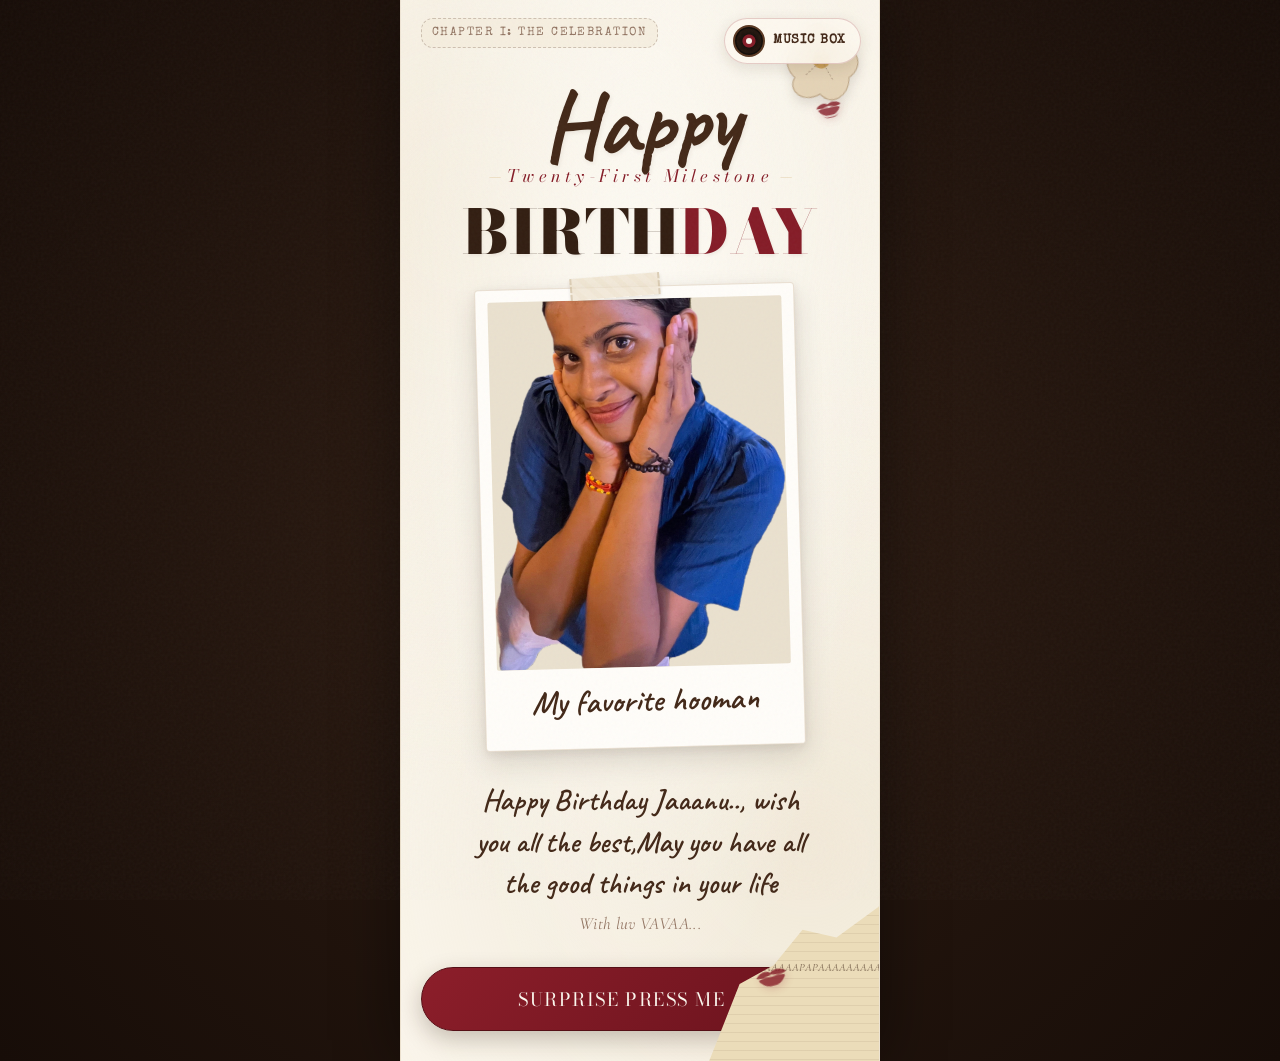
==== commit c0b8aeea: "Fix scroll position on screen transitions and set relative image paths" ====
--- a/birthday-surprise/index.html
+++ b/birthday-surprise/index.html
@@ -74,7 +74,7 @@
 
             <div class="hero-photo-wrapper">
               <!-- If cover image exists, load it; fallback to artistic camera frame -->
-              <img src="C:\Users\SANJAY\Downloads\Delivary\birthday\images\cover.jpg" alt="Birthday Bestie"
+              <img src="../images/cover.jpg" alt="Birthday Bestie"
                 onerror="this.onerror=null; this.src='images/placeholder.svg';">
             </div>
             <div class="hero-frame-caption">My favorite hooman</div>
@@ -172,7 +172,7 @@
             data-lightbox-caption="From day one... always rocking unmatched vibes!">
             <div class="washi-tape" style="top: -10px; left: 35%; width: 75px; transform: rotate(-2deg);"></div>
             <div class="polaroid-photo-frame">
-              <img src="C:\Users\SANJAY\Downloads\Delivary\birthday\images\memory1.jpg" alt="Memory 1"
+              <img src="../images/memory1.jpg" alt="Memory 1"
                 onerror="this.onerror=null; this.src='images/placeholder.svg';">
             </div>
             <p class="polaroid-caption">From day one... always rocking unmatched vibes 😎</p>
@@ -184,17 +184,17 @@
             <div class="washi-tape" style="top: -10px; right: 15px; width: 60px; transform: rotate(4deg);"></div>
             <div class="photobooth-frame" data-lightbox-src="../IMG-20250724-WA0012.jpg"
               data-lightbox-caption="Pure happiness & laughter">
-              <img src="C:\Users\SANJAY\Downloads\Delivary\birthday\images\memory2.jpg" alt="Photobooth 1"
+              <img src="../images/memory2.jpg" alt="Photobooth 1"
                 onerror="this.onerror=null; this.src='images/placeholder.svg';">
             </div>
             <div class="photobooth-frame" data-lightbox-src="../IMG-20250923-WA0043.jpg"
               data-lightbox-caption="Unfiltered chaotic joy">
-              <img src="C:\Users\SANJAY\Downloads\Delivary\birthday\images\memory3.jpg" alt="Photobooth 2"
+              <img src="../images/memory3.jpg" alt="Photobooth 2"
                 onerror="this.onerror=null; this.src='images/placeholder.svg';">
             </div>
             <div class="photobooth-frame" data-lightbox-src="../IMG-20251029-WA0043.jpg"
               data-lightbox-caption="Making every second count">
-              <img src="C:\Users\SANJAY\Downloads\Delivary\birthday\images\memory4.jpg" alt="Photobooth 3"
+              <img src="../images/memory4.jpg" alt="Photobooth 3"
                 onerror="this.onerror=null; this.src='images/placeholder.svg';">
             </div>
             <div class="photobooth-footer">Click chyu for HD Drishyamikavode kaanuvan</div>
@@ -208,7 +208,7 @@
               <path d="M9 19C15 17 21 17 25 18C29 17 35 17 40 19C36 26 30 29 25 28C19 29 13 26 9 19Z" />
             </svg>
             <div class="polaroid-photo-frame">
-              <img src="C:\Users\SANJAY\Downloads\Delivary\birthday\images\memory5.jpg" alt="Memory 5"
+              <img src="../images/memory5.jpg" alt="Memory 5"
                 onerror="this.onerror=null; this.src='images/placeholder.svg';">
             </div>
             <p class="polaroid-caption">Unstoppable laughter, inside jokes only we get ♡</p>
@@ -255,10 +255,10 @@
         <!-- Duo Mini Photo Feature -->
         <div class="duo-photo-showcase">
           <div class="polaroid-card tilt-left"
-            data-lightbox-src="C:\Users\SANJAY\Downloads\Delivary\birthday\images\cover2.jpg"
+            data-lightbox-src="../images/cover2.jpg"
             data-lightbox-caption="Naan Nadanthaal Athiradii">
             <div class="polaroid-photo-frame" style="aspect-ratio: 4/5;">
-              <img src="C:\Users\SANJAY\Downloads\Delivary\birthday\images\memory6.jpg" alt="Memory 6"
+              <img src="../images/memory6.jpg" alt="Memory 6"
                 onerror="this.onerror=null; this.src='images/placeholder.svg';">
             </div>
             <p class="polaroid-caption" style="font-size: 1.15rem;">Hello Gayzzzzz✨</p>
@@ -267,7 +267,7 @@
           <div class="polaroid-card tilt-right" data-lightbox-src="../IMG-20261010-WA0078.jpg"
             data-lightbox-caption="Vayyaatha Pillaar">
             <div class="polaroid-photo-frame" style="aspect-ratio: 4/5;">
-              <img src="C:\Users\SANJAY\Downloads\Delivary\birthday\images\memory7.jpg" alt="Memory 7"
+              <img src="../images/memory7.jpg" alt="Memory 7"
                 onerror="this.onerror=null; this.src='images/placeholder.svg';">
             </div>
             <p class="polaroid-caption" style="font-size: 1.15rem;">Zabattikaa</p>
@@ -298,7 +298,7 @@
             data-lightbox-caption="Golden memories & laughter that never ends">
             <div class="washi-tape" style="top: -8px; left: 40%; width: 80px;"></div>
             <div class="gallery-img-container">
-              <img src="C:\Users\SANJAY\Downloads\Delivary\birthday\images\IMG_1772 (1).JPG" alt="Memory 8"
+              <img src="../images/IMG_1772 (1).JPG" alt="Memory 8"
                 onerror="this.onerror=null; this.src='images/placeholder.svg';">
             </div>
             <p class="gallery-caption-micro">Golden memories & laughter that never ends</p>
@@ -308,7 +308,7 @@
           <div class="gallery-item" data-lightbox-src="../IMG-20250709-WA0018.jpg"
             data-lightbox-caption="Living life in full color">
             <div class="gallery-img-container">
-              <img src="C:\Users\SANJAY\Downloads\Delivary\birthday\images\IMG_20260925_200045.jpg" alt="Gallery 2"
+              <img src="../images/IMG_20260925_200045.jpg" alt="Gallery 2"
                 onerror="this.onerror=null; this.src='images/placeholder.svg';">
             </div>
             <p class="gallery-caption-micro">Full color moments</p>
@@ -318,7 +318,7 @@
           <div class="gallery-item" data-lightbox-src="../IMG-20250724-WA0012.jpg"
             data-lightbox-caption="Adventures big and small">
             <div class="gallery-img-container">
-              <img src="C:\Users\SANJAY\Downloads\Delivary\birthday\images\IMG_20260925_200403.jpg" alt="Gallery 3"
+              <img src="../images/IMG_20260925_200403.jpg" alt="Gallery 3"
                 onerror="this.onerror=null; this.src='images/placeholder.svg';">
             </div>
             <p class="gallery-caption-micro">Always an adventure</p>
@@ -328,7 +328,7 @@
           <div class="gallery-item" data-lightbox-src="../IMG-20250923-WA0043.jpg"
             data-lightbox-caption="Unconditional support & love">
             <div class="gallery-img-container">
-              <img src="C:\Users\SANJAY\Downloads\Delivary\birthday\images\IMG-20251229-WA0023.jpg" alt="Gallery 4"
+              <img src="../images/IMG-20251229-WA0023.jpg" alt="Gallery 4"
                 onerror="this.onerror=null; this.src='images/placeholder.svg';">
             </div>
             <p class="gallery-caption-micro">Pure sunshine</p>
@@ -338,7 +338,7 @@
           <div class="gallery-item" data-lightbox-src="../IMG-20251029-WA0043.jpg"
             data-lightbox-caption="Through thick and thin">
             <div class="gallery-img-container">
-              <img src="C:\Users\SANJAY\Downloads\Delivary\birthday\images\20250911_211029.jpg" alt="Gallery 5"
+              <img src="../images/20250911_211029.jpg" alt="Gallery 5"
                 onerror="this.onerror=null; this.src='images/placeholder.svg';">
             </div>
             <p class="gallery-caption-micro">Through thick and thin</p>
@@ -348,7 +348,7 @@
           <div class="gallery-item span-2" data-lightbox-src="../IMG-20251218-WA0025.jpg"
             data-lightbox-caption="To infinite more chapters together!">
             <div class="gallery-img-container">
-              <img src="C:\Users\SANJAY\Downloads\Delivary\birthday\images\IMG-20260104-WA0023.jpg" alt="Gallery 6"
+              <img src="../images/IMG-20260104-WA0023.jpg" alt="Gallery 6"
                 onerror="this.onerror=null; this.src='images/placeholder.svg';">
             </div>
             <p class="gallery-caption-micro">To infinite more chapters together 🥂</p>
